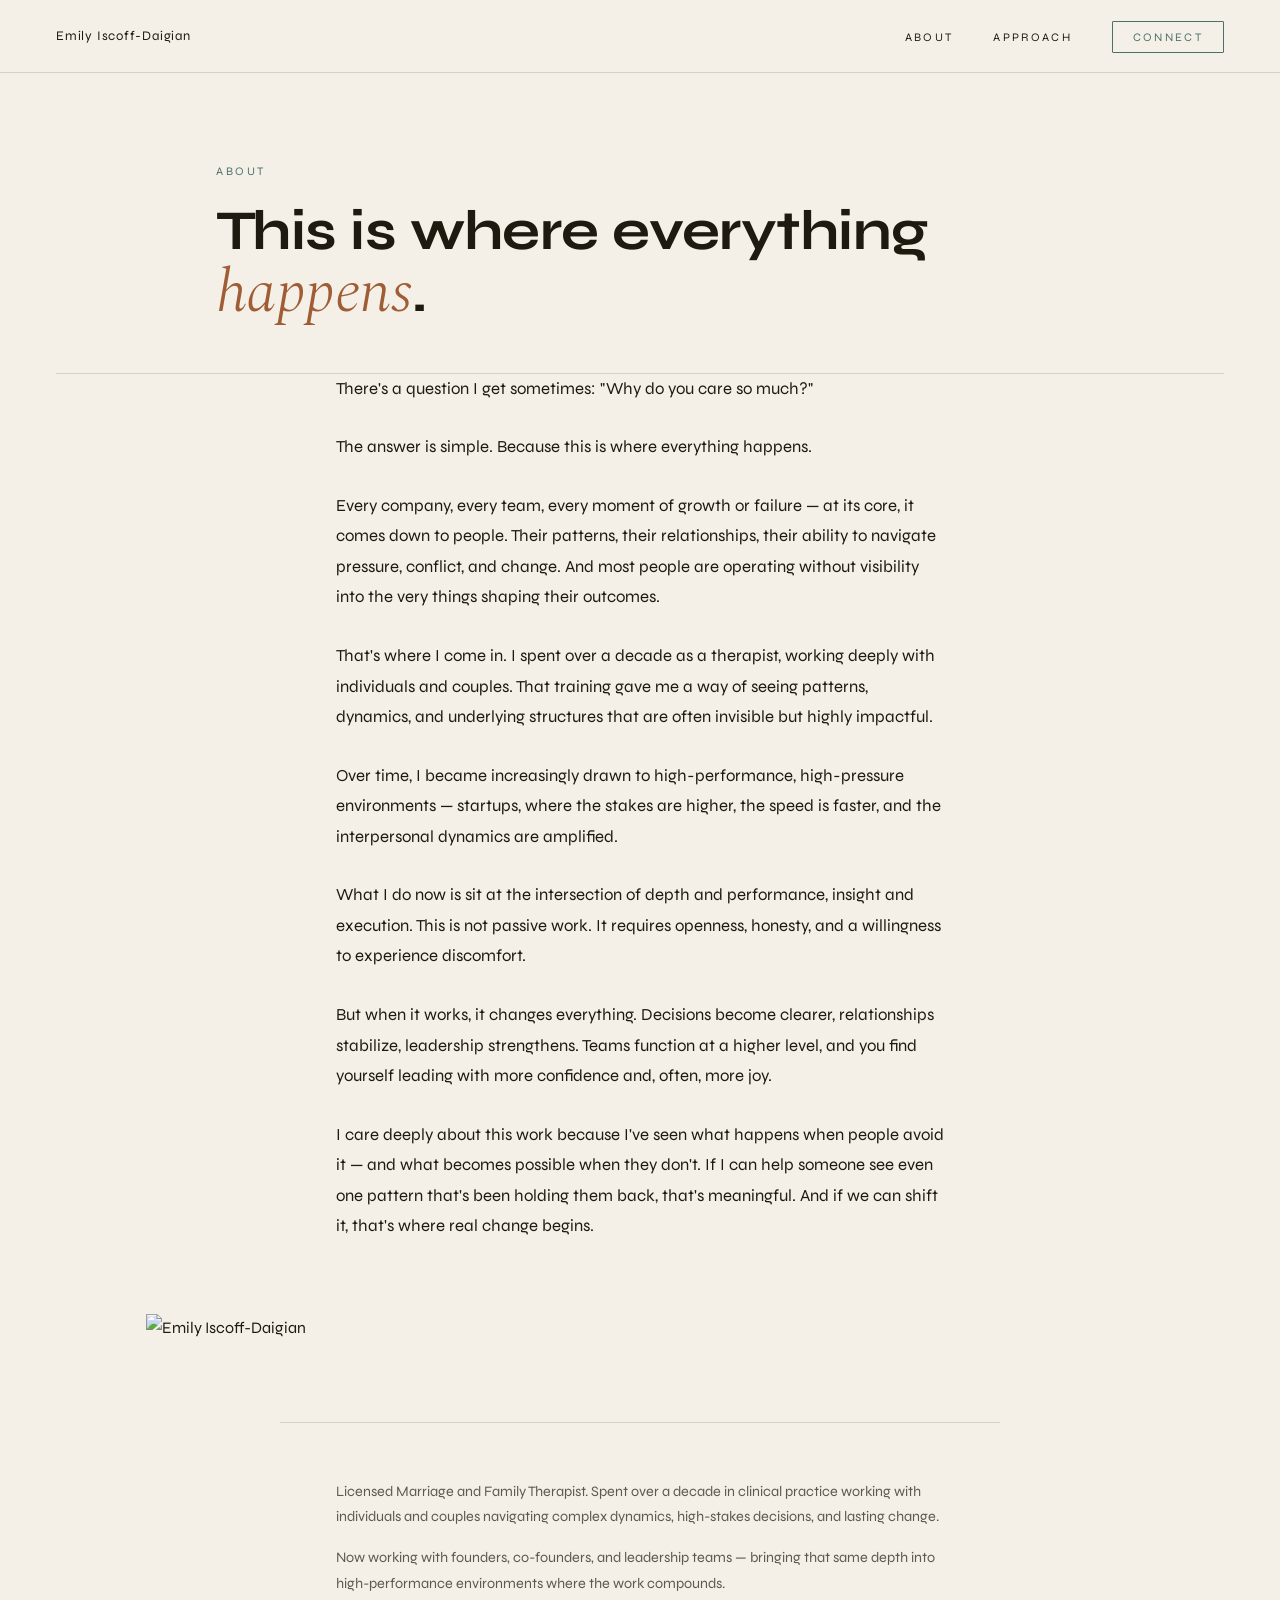
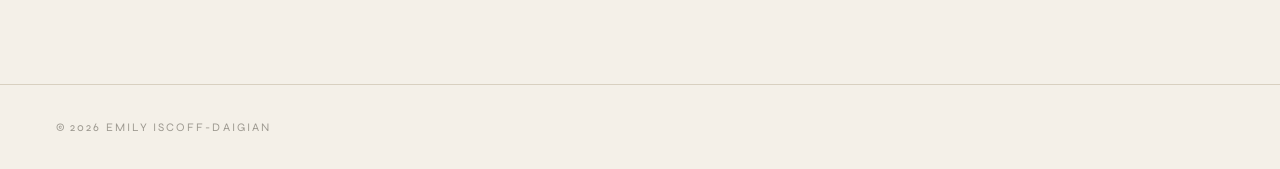
==== about.html @ 8048cdc6 "Initial build: Emily Iscoff-Daigian executive coaching site Four-page static site (landing, about, s" ====
<!DOCTYPE html>
<html lang="en">
<head>
  <meta charset="UTF-8" />
  <meta name="viewport" content="width=device-width, initial-scale=1.0" />
  <title>About — Emily Iscoff-Daigian</title>
  <meta name="description" content="Emily Iscoff-Daigian — therapist turned executive coach working at the intersection of depth and high performance." />
  <link rel="stylesheet" href="styles.css" />
</head>
<body>

  <!-- Navigation -->
  <nav class="site-nav">
    <a href="index.html" class="nav-logo">Emily Iscoff-Daigian</a>
    <ul class="nav-links">
      <li><a href="about.html" aria-current="page">About</a></li>
      <li><a href="services.html">Approach</a></li>
      <li><a href="contact.html" class="nav-cta">Connect</a></li>
    </ul>
    <button class="hamburger" aria-label="Toggle menu" aria-expanded="false">
      <span></span>
      <span></span>
      <span></span>
    </button>
  </nav>

  <!-- Mobile menu -->
  <div class="mobile-menu">
    <a href="about.html">About</a>
    <a href="services.html">Approach</a>
    <a href="contact.html">Connect</a>
  </div>

  <!-- Page header -->
  <header class="page-header">
    <p class="eyebrow">About</p>
    <h1>This is where everything <em class="italic-accent">happens</em>.</h1>
  </header>

  <hr class="site-divider" />

  <!-- Narrative -->
  <section class="about-narrative">
    <p>There's a question I get sometimes: "Why do you care so much?"</p>
    <p>The answer is simple. Because this is where everything happens.</p>
    <p>Every company, every team, every moment of growth or failure — at its core, it comes down to people. Their patterns, their relationships, their ability to navigate pressure, conflict, and change. And most people are operating without visibility into the very things shaping their outcomes.</p>
    <p>That's where I come in. I spent over a decade as a therapist, working deeply with individuals and couples. That training gave me a way of seeing patterns, dynamics, and underlying structures that are often invisible but highly impactful.</p>
    <p>Over time, I became increasingly drawn to high-performance, high-pressure environments — startups, where the stakes are higher, the speed is faster, and the interpersonal dynamics are amplified.</p>
    <p>What I do now is sit at the intersection of depth and performance, insight and execution. This is not passive work. It requires openness, honesty, and a willingness to experience discomfort.</p>
    <p>But when it works, it changes everything. Decisions become clearer, relationships stabilize, leadership strengthens. Teams function at a higher level, and you find yourself leading with more confidence and, often, more joy.</p>
    <p>I care deeply about this work because I've seen what happens when people avoid it — and what becomes possible when they don't. If I can help someone see even one pattern that's been holding them back, that's meaningful. And if we can shift it, that's where real change begins.</p>
  </section>

  <!-- Headshot -->
  <div class="headshot-wrap">
    <img src="images/headshot.jpg" alt="Emily Iscoff-Daigian" class="headshot-img" />
  </div>

  <!-- Credentials -->
  <section class="credentials">
    <p>Licensed Marriage and Family Therapist. Spent over a decade in clinical practice working with individuals and couples navigating complex dynamics, high-stakes decisions, and lasting change.</p>
    <p>Now working with founders, co-founders, and leadership teams — bringing that same depth into high-performance environments where the work compounds.</p>
  </section>

  <!-- Footer -->
  <footer class="site-footer">
    <p>&copy; 2026 Emily Iscoff-Daigian</p>
  </footer>

  <script src="script.js"></script>
</body>
</html>
---- styles.css ----
/* ============================================================
   Emily Iscoff-Daigian — Executive Coaching Site
   Design system per brief
   ============================================================ */

/* Google Fonts */
@import url('https://fonts.googleapis.com/css2?family=Syne:wght@400;500;700&family=Spectral:ital,wght@1,300&display=swap');

/* ------------------------------------------------------------
   Custom Properties
   ------------------------------------------------------------ */
:root {
  --dark-earth:    #1E1A10;
  --terracotta:    #A05C34;
  --coastal-sage:  #4A7068;
  --deep-teal:     #3A4E48;
  --linen:         #F4F0E8;
  --warm-sand:     #EDE8DE;
  --border:        0.5px solid #D8D0C0;
}

/* ------------------------------------------------------------
   Reset & Base
   ------------------------------------------------------------ */
*, *::before, *::after {
  box-sizing: border-box;
  margin: 0;
  padding: 0;
}

html {
  font-size: 16px;
  scroll-behavior: smooth;
}

body {
  background-color: var(--linen);
  color: var(--dark-earth);
  font-family: 'Syne', sans-serif;
  font-weight: 400;
  line-height: 1.75;
  -webkit-font-smoothing: antialiased;
  -moz-osx-font-smoothing: grayscale;
}

img {
  display: block;
  max-width: 100%;
}

a {
  color: inherit;
  text-decoration: none;
}

/* ------------------------------------------------------------
   Typography helpers
   ------------------------------------------------------------ */
h1, h2, h3 {
  font-family: 'Syne', sans-serif;
  font-weight: 700;
  letter-spacing: -0.01em;
  line-height: 1.08;
  color: var(--dark-earth);
}

.italic-accent {
  font-family: 'Spectral', serif;
  font-weight: 300;
  font-style: italic;
  color: var(--terracotta);
  font-size: 1.08em;
}

.eyebrow {
  font-family: 'Syne', sans-serif;
  font-weight: 400;
  font-size: 0.72rem;
  text-transform: uppercase;
  letter-spacing: 0.22em;
  color: var(--coastal-sage);
}

/* ------------------------------------------------------------
   Navigation
   ------------------------------------------------------------ */
.site-nav {
  display: flex;
  align-items: center;
  justify-content: space-between;
  padding: 22px 56px;
  border-bottom: var(--border);
  background: var(--linen);
  position: sticky;
  top: 0;
  z-index: 200;
}

.nav-logo {
  font-family: 'Syne', sans-serif;
  font-weight: 400;
  font-size: 0.82rem;
  letter-spacing: 0.06em;
  color: var(--dark-earth);
  text-decoration: none;
  white-space: nowrap;
}

.nav-links {
  display: flex;
  align-items: center;
  gap: 40px;
  list-style: none;
}

.nav-links a {
  font-family: 'Syne', sans-serif;
  font-weight: 400;
  font-size: 0.72rem;
  text-transform: uppercase;
  letter-spacing: 0.2em;
  color: var(--dark-earth);
  text-decoration: none;
  transition: color 0.2s ease;
}

.nav-links a:hover {
  color: var(--terracotta);
}

.nav-links .nav-cta {
  border: 0.5px solid var(--coastal-sage);
  padding: 8px 20px;
  border-radius: 1px;
  color: var(--coastal-sage);
}

.nav-links .nav-cta:hover {
  color: var(--terracotta);
  border-color: var(--terracotta);
}

/* Hamburger */
.hamburger {
  display: none;
  flex-direction: column;
  gap: 5px;
  cursor: pointer;
  background: none;
  border: none;
  padding: 4px;
}

.hamburger span {
  display: block;
  width: 22px;
  height: 1px;
  background: var(--dark-earth);
  transition: all 0.25s ease;
}

.hamburger.open span:nth-child(1) {
  transform: translateY(6px) rotate(45deg);
}
.hamburger.open span:nth-child(2) {
  opacity: 0;
}
.hamburger.open span:nth-child(3) {
  transform: translateY(-6px) rotate(-45deg);
}

/* Mobile menu */
.mobile-menu {
  display: none;
  position: fixed;
  top: 65px;
  left: 0;
  right: 0;
  background: var(--linen);
  border-bottom: var(--border);
  padding: 8px 0;
  z-index: 199;
}

.mobile-menu.open {
  display: block;
}

.mobile-menu a {
  display: block;
  font-family: 'Syne', sans-serif;
  font-weight: 400;
  font-size: 0.78rem;
  text-transform: uppercase;
  letter-spacing: 0.2em;
  color: var(--dark-earth);
  text-decoration: none;
  padding: 16px 24px;
  border-bottom: var(--border);
  transition: color 0.2s;
}

.mobile-menu a:last-child {
  border-bottom: none;
}

.mobile-menu a:hover {
  color: var(--terracotta);
}

/* ------------------------------------------------------------
   Buttons
   ------------------------------------------------------------ */
.btn {
  display: inline-block;
  font-family: 'Syne', sans-serif;
  font-weight: 400;
  font-size: 0.72rem;
  text-transform: uppercase;
  letter-spacing: 0.18em;
  text-decoration: none;
  padding: 14px 32px;
  border-radius: 1px;
  transition: background 0.2s ease, border-color 0.2s ease, color 0.2s ease;
  cursor: pointer;
}

.btn-sage {
  background: var(--coastal-sage);
  color: var(--linen);
  border: 0.5px solid var(--coastal-sage);
}

.btn-sage:hover {
  background: var(--deep-teal);
  border-color: var(--deep-teal);
}

.btn-outline {
  background: transparent;
  color: var(--coastal-sage);
  border: 0.5px solid var(--coastal-sage);
}

.btn-outline:hover {
  color: var(--terracotta);
  border-color: var(--terracotta);
}

/* ------------------------------------------------------------
   Hero — Landing page
   ------------------------------------------------------------ */
.hero {
  position: relative;
  min-height: 88vh;
  display: flex;
  align-items: center;
  padding: 80px 56px;
  overflow: hidden;
  background: var(--linen);
}

/* Orb layers */
.orb-1,
.orb-2,
.orb-3 {
  position: absolute;
  pointer-events: none;
  z-index: 0;
}

.orb-1 {
  inset: 0;
  background: radial-gradient(ellipse at 70% 30%, rgba(100,150,138,0.24) 0%, transparent 65%);
  filter: blur(20px);
}

.orb-2 {
  top: -20px;
  left: 40%;
  width: 320px;
  height: 320px;
  background: radial-gradient(circle at 42% 38%, #F0C880 0%, #C07830 40%, #6A3010 70%, transparent 90%);
  opacity: 0.44;
  filter: blur(38px);
}

.orb-3 {
  top: 30px;
  left: 55%;
  width: 110px;
  height: 110px;
  background: radial-gradient(circle, #FDF4E0 0%, #F0D8A0 60%, transparent 100%);
  opacity: 0.5;
  filter: blur(14px);
}

.hero-content {
  position: relative;
  z-index: 1;
  max-width: 560px;
}

.hero-content h1 {
  font-size: clamp(2.6rem, 5vw, 4.2rem);
  margin: 20px 0 36px;
  line-height: 1.05;
}

/* ------------------------------------------------------------
   Below-fold page teasers
   ------------------------------------------------------------ */
.page-teasers {
  padding: 80px 56px;
  max-width: 1100px;
  margin: 0 auto;
}

.teasers-grid {
  display: grid;
  grid-template-columns: 1fr 1fr 1fr;
}

.teaser-item {
  padding: 40px 48px 40px 0;
}

.teaser-item + .teaser-item {
  padding-left: 48px;
  border-left: var(--border);
}

.teaser-label {
  font-family: 'Syne', sans-serif;
  font-weight: 700;
  font-size: 0.88rem;
  letter-spacing: -0.01em;
  margin-bottom: 10px;
  color: var(--dark-earth);
}

.teaser-desc {
  font-size: 0.88rem;
  line-height: 1.65;
  color: var(--dark-earth);
  opacity: 0.65;
}

/* ------------------------------------------------------------
   Quote band
   ------------------------------------------------------------ */
.quote-band {
  background: var(--deep-teal);
  padding: 88px 56px;
}

.quote-band blockquote {
  max-width: 680px;
  margin: 0 auto;
  font-family: 'Spectral', serif;
  font-weight: 300;
  font-style: italic;
  font-size: clamp(1.2rem, 2.4vw, 1.65rem);
  color: var(--linen);
  line-height: 1.55;
}

.quote-band cite {
  display: block;
  margin-top: 28px;
  font-family: 'Syne', sans-serif;
  font-style: normal;
  font-weight: 400;
  font-size: 0.7rem;
  text-transform: uppercase;
  letter-spacing: 0.2em;
  color: rgba(244, 240, 232, 0.5);
}

/* ------------------------------------------------------------
   Dividers
   ------------------------------------------------------------ */
.site-divider {
  border: none;
  border-top: var(--border);
  margin: 0 56px;
}

/* ------------------------------------------------------------
   Page header (inner pages)
   ------------------------------------------------------------ */
.page-header {
  padding: 88px 56px 48px;
  max-width: 960px;
  margin: 0 auto;
}

.page-header h1 {
  font-size: clamp(2.2rem, 4.5vw, 3.5rem);
  margin-top: 20px;
  line-height: 1.06;
}

/* ------------------------------------------------------------
   About page
   ------------------------------------------------------------ */
.about-narrative {
  padding: 0 56px 72px;
  max-width: 720px;
  margin: 0 auto;
}

.about-narrative p {
  font-size: 1.05rem;
  line-height: 1.82;
  margin-bottom: 28px;
  color: var(--dark-earth);
}

.about-narrative p:last-child {
  margin-bottom: 0;
}

.headshot-wrap {
  padding: 0 56px 80px;
  max-width: 1100px;
  margin: 0 auto;
}

.headshot-wrap img {
  width: 100%;
  max-height: 620px;
  object-fit: cover;
  object-position: center top;
}

.credentials {
  padding: 56px 56px 88px;
  max-width: 720px;
  margin: 0 auto;
  border-top: var(--border);
}

.credentials p {
  font-size: 0.9rem;
  line-height: 1.75;
  color: var(--dark-earth);
  opacity: 0.7;
  margin-bottom: 16px;
}

.credentials p:last-child {
  margin-bottom: 0;
}

/* ------------------------------------------------------------
   Services & Approach page
   ------------------------------------------------------------ */
.services-intro {
  padding: 0 56px 64px;
  max-width: 720px;
  margin: 0 auto;
}

.services-intro p {
  font-size: 1.05rem;
  line-height: 1.82;
}

.offering {
  padding: 56px 56px;
  max-width: 720px;
  margin: 0 auto;
  border-top: var(--border);
}

.offering h3 {
  font-size: 1rem;
  letter-spacing: 0.01em;
  margin-bottom: 14px;
  color: var(--dark-earth);
}

.offering p {
  font-size: 1rem;
  line-height: 1.82;
  color: var(--dark-earth);
  opacity: 0.75;
}

.services-cta-wrap {
  padding: 64px 56px 88px;
  max-width: 720px;
  margin: 0 auto;
  border-top: var(--border);
}

/* ------------------------------------------------------------
   Contact page
   ------------------------------------------------------------ */
.contact-section {
  padding: 0 56px 88px;
  max-width: 640px;
  margin: 0 auto;
}

.contact-section p {
  font-size: 1.05rem;
  line-height: 1.82;
  margin-bottom: 48px;
  color: var(--dark-earth);
}

/* ------------------------------------------------------------
   Footer
   ------------------------------------------------------------ */
.site-footer {
  padding: 32px 56px;
  border-top: var(--border);
  display: flex;
  align-items: center;
  justify-content: space-between;
}

.site-footer p {
  font-size: 0.72rem;
  text-transform: uppercase;
  letter-spacing: 0.18em;
  color: var(--dark-earth);
  opacity: 0.4;
}

/* ------------------------------------------------------------
   Responsive — mobile
   ------------------------------------------------------------ */
@media (max-width: 768px) {
  .site-nav {
    padding: 18px 24px;
  }

  .nav-links {
    display: none;
  }

  .hamburger {
    display: flex;
  }

  .mobile-menu {
    top: 57px;
  }

  .hero {
    padding: 64px 24px 72px;
    min-height: auto;
  }

  .page-teasers,
  .quote-band,
  .page-header,
  .about-narrative,
  .headshot-wrap,
  .credentials,
  .services-intro,
  .offering,
  .services-cta-wrap,
  .contact-section {
    padding-left: 24px;
    padding-right: 24px;
  }

  .site-divider {
    margin: 0 24px;
  }

  .teasers-grid {
    grid-template-columns: 1fr;
  }

  .teaser-item {
    padding: 36px 0;
    border-bottom: var(--border);
  }

  .teaser-item + .teaser-item {
    padding-left: 0;
    border-left: none;
    border-bottom: var(--border);
  }

  .teaser-item:last-child {
    border-bottom: none;
  }

  .site-footer {
    padding: 28px 24px;
    flex-direction: column;
    gap: 8px;
    text-align: center;
  }
}
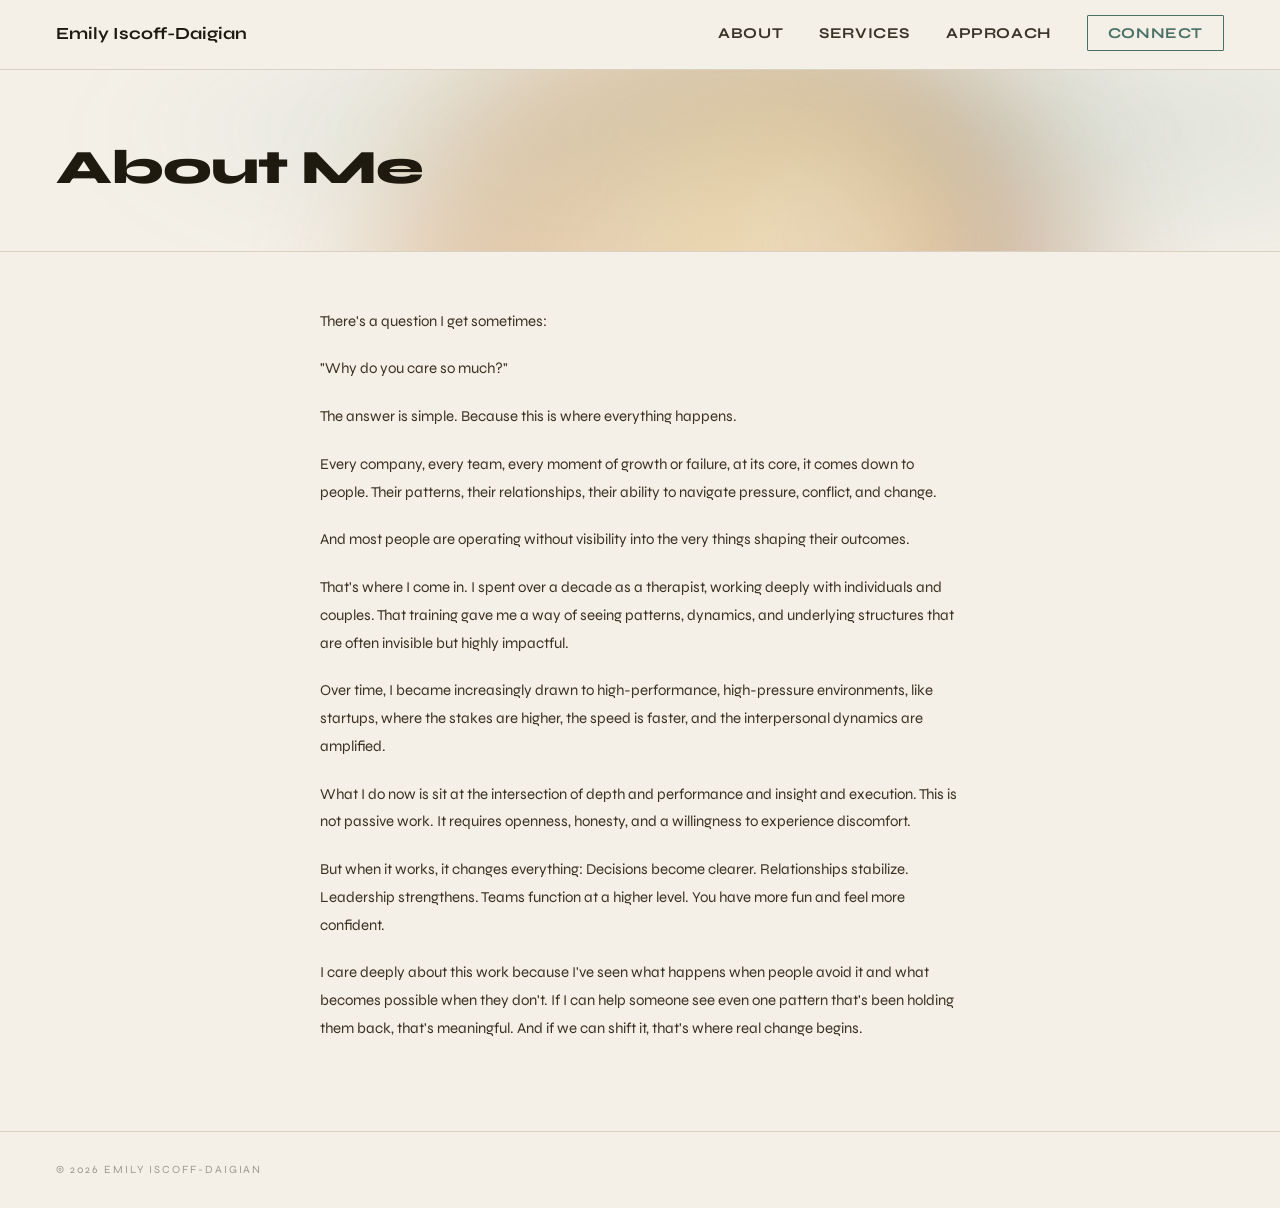
==== commit ae0e6c04: "Full rebuild: 5-page site, new design system, orb on all pages - Switch back to Syne (400/600/700/80" ====
--- a/about.html
+++ b/about.html
@@ -4,65 +4,53 @@
   <meta charset="UTF-8" />
   <meta name="viewport" content="width=device-width, initial-scale=1.0" />
   <title>About — Emily Iscoff-Daigian</title>
-  <meta name="description" content="Emily Iscoff-Daigian — therapist turned executive coach working at the intersection of depth and high performance." />
+  <meta name="description" content="About Emily Iscoff-Daigian — therapist turned executive coach for founders and startup leaders." />
   <link rel="stylesheet" href="styles.css" />
 </head>
 <body>
 
-  <!-- Navigation -->
   <nav class="site-nav">
     <a href="index.html" class="nav-logo">Emily Iscoff-Daigian</a>
     <ul class="nav-links">
       <li><a href="about.html" aria-current="page">About</a></li>
-      <li><a href="services.html">Approach</a></li>
+      <li><a href="services.html">Services</a></li>
+      <li><a href="approach.html">Approach</a></li>
       <li><a href="contact.html" class="nav-cta">Connect</a></li>
     </ul>
     <button class="hamburger" aria-label="Toggle menu" aria-expanded="false">
-      <span></span>
-      <span></span>
-      <span></span>
+      <span></span><span></span><span></span>
     </button>
   </nav>
 
-  <!-- Mobile menu -->
   <div class="mobile-menu">
     <a href="about.html">About</a>
-    <a href="services.html">Approach</a>
+    <a href="services.html">Services</a>
+    <a href="approach.html">Approach</a>
     <a href="contact.html">Connect</a>
   </div>
 
-  <!-- Page header -->
   <header class="page-header">
-    <p class="eyebrow">About</p>
-    <h1>This is where everything <em class="italic-accent">happens</em>.</h1>
+    <div class="orb-wrapper">
+      <div class="orb-layer-1"></div>
+      <div class="orb-layer-2"></div>
+      <div class="orb-layer-3"></div>
+    </div>
+    <h1>About Me</h1>
   </header>
 
-  <hr class="site-divider" />
-
-  <!-- Narrative -->
-  <section class="about-narrative">
-    <p>There's a question I get sometimes: "Why do you care so much?"</p>
+  <div class="page-body">
+    <p>There's a question I get sometimes:</p>
+    <p>"Why do you care so much?"</p>
     <p>The answer is simple. Because this is where everything happens.</p>
-    <p>Every company, every team, every moment of growth or failure — at its core, it comes down to people. Their patterns, their relationships, their ability to navigate pressure, conflict, and change. And most people are operating without visibility into the very things shaping their outcomes.</p>
+    <p>Every company, every team, every moment of growth or failure, at its core, it comes down to people. Their patterns, their relationships, their ability to navigate pressure, conflict, and change.</p>
+    <p>And most people are operating without visibility into the very things shaping their outcomes.</p>
     <p>That's where I come in. I spent over a decade as a therapist, working deeply with individuals and couples. That training gave me a way of seeing patterns, dynamics, and underlying structures that are often invisible but highly impactful.</p>
-    <p>Over time, I became increasingly drawn to high-performance, high-pressure environments — startups, where the stakes are higher, the speed is faster, and the interpersonal dynamics are amplified.</p>
-    <p>What I do now is sit at the intersection of depth and performance, insight and execution. This is not passive work. It requires openness, honesty, and a willingness to experience discomfort.</p>
-    <p>But when it works, it changes everything. Decisions become clearer, relationships stabilize, leadership strengthens. Teams function at a higher level, and you find yourself leading with more confidence and, often, more joy.</p>
-    <p>I care deeply about this work because I've seen what happens when people avoid it — and what becomes possible when they don't. If I can help someone see even one pattern that's been holding them back, that's meaningful. And if we can shift it, that's where real change begins.</p>
-  </section>
-
-  <!-- Headshot -->
-  <div class="headshot-wrap">
-    <img src="images/headshot.jpg" alt="Emily Iscoff-Daigian" class="headshot-img" />
+    <p>Over time, I became increasingly drawn to high-performance, high-pressure environments, like startups, where the stakes are higher, the speed is faster, and the interpersonal dynamics are amplified.</p>
+    <p>What I do now is sit at the intersection of depth and performance and insight and execution. This is not passive work. It requires openness, honesty, and a willingness to experience discomfort.</p>
+    <p>But when it works, it changes everything: Decisions become clearer. Relationships stabilize. Leadership strengthens. Teams function at a higher level. You have more fun and feel more confident.</p>
+    <p>I care deeply about this work because I've seen what happens when people avoid it and what becomes possible when they don't. If I can help someone see even one pattern that's been holding them back, that's meaningful. And if we can shift it, that's where real change begins.</p>
   </div>
 
-  <!-- Credentials -->
-  <section class="credentials">
-    <p>Licensed Marriage and Family Therapist. Spent over a decade in clinical practice working with individuals and couples navigating complex dynamics, high-stakes decisions, and lasting change.</p>
-    <p>Now working with founders, co-founders, and leadership teams — bringing that same depth into high-performance environments where the work compounds.</p>
-  </section>
-
-  <!-- Footer -->
   <footer class="site-footer">
     <p>&copy; 2026 Emily Iscoff-Daigian</p>
   </footer>
--- a/styles.css
+++ b/styles.css
@@ -1,22 +1,22 @@
 /* ============================================================
    Emily Iscoff-Daigian — Executive Coaching Site
-   Design system per brief
    ============================================================ */
 
-/* Google Fonts */
-@import url('https://fonts.googleapis.com/css2?family=Syne:wght@400;500;700&family=Spectral:ital,wght@1,300&display=swap');
+@import url('https://fonts.googleapis.com/css2?family=Syne:wght@400;500;600;700;800&family=Spectral:ital,wght@1,300&display=swap');
 
 /* ------------------------------------------------------------
    Custom Properties
    ------------------------------------------------------------ */
 :root {
-  --dark-earth:    #1E1A10;
-  --terracotta:    #A05C34;
-  --coastal-sage:  #4A7068;
-  --deep-teal:     #3A4E48;
-  --linen:         #F4F0E8;
-  --warm-sand:     #EDE8DE;
-  --border:        0.5px solid #D8D0C0;
+  --dark-earth:   #1E1A10;
+  --body-text:    #3A3020;
+  --nav-link:     #3A3428;
+  --terracotta:   #A05C34;
+  --coastal-sage: #4A7068;
+  --deep-teal:    #3A4E48;
+  --linen:        #F4F0E8;
+  --warm-sand:    #EDE8DE;
+  --border:       0.5px solid #D8D0C0;
 }
 
 /* ------------------------------------------------------------
@@ -31,14 +31,16 @@
 html {
   font-size: 16px;
   scroll-behavior: smooth;
+  overflow-x: clip;
 }
 
 body {
   background-color: var(--linen);
-  color: var(--dark-earth);
+  color: var(--body-text);
   font-family: 'Syne', sans-serif;
   font-weight: 400;
-  line-height: 1.75;
+  font-size: 15px;
+  line-height: 1.85;
   -webkit-font-smoothing: antialiased;
   -moz-osx-font-smoothing: grayscale;
 }
@@ -54,13 +56,23 @@
 }
 
 /* ------------------------------------------------------------
-   Typography helpers
-   ------------------------------------------------------------ */
-h1, h2, h3 {
+   Typography
+   ------------------------------------------------------------ */
+h1 {
+  font-family: 'Syne', sans-serif;
+  font-weight: 800;
+  font-size: 48px;
+  letter-spacing: -0.02em;
+  line-height: 1.1;
+  color: var(--dark-earth);
+}
+
+h2 {
   font-family: 'Syne', sans-serif;
   font-weight: 700;
+  font-size: 22px;
   letter-spacing: -0.01em;
-  line-height: 1.08;
+  line-height: 1.25;
   color: var(--dark-earth);
 }
 
@@ -69,16 +81,7 @@
   font-weight: 300;
   font-style: italic;
   color: var(--terracotta);
-  font-size: 1.08em;
-}
-
-.eyebrow {
-  font-family: 'Syne', sans-serif;
-  font-weight: 400;
-  font-size: 0.72rem;
-  text-transform: uppercase;
-  letter-spacing: 0.22em;
-  color: var(--coastal-sage);
+  font-size: 1.1em;
 }
 
 /* ------------------------------------------------------------
@@ -88,38 +91,47 @@
   display: flex;
   align-items: center;
   justify-content: space-between;
-  padding: 22px 56px;
-  border-bottom: var(--border);
+  padding: 20px 56px 22px;
   background: var(--linen);
   position: sticky;
   top: 0;
   z-index: 200;
 }
 
+.site-nav::after {
+  content: '';
+  position: absolute;
+  bottom: 0;
+  left: 0;
+  right: 0;
+  height: 0.5px;
+  background: #D8D0C0;
+}
+
 .nav-logo {
   font-family: 'Syne', sans-serif;
-  font-weight: 400;
-  font-size: 0.82rem;
-  letter-spacing: 0.06em;
+  font-weight: 700;
+  font-size: 17px;
   color: var(--dark-earth);
   text-decoration: none;
   white-space: nowrap;
+  line-height: 1.5;
 }
 
 .nav-links {
   display: flex;
   align-items: center;
-  gap: 40px;
+  gap: 36px;
   list-style: none;
 }
 
 .nav-links a {
   font-family: 'Syne', sans-serif;
-  font-weight: 400;
-  font-size: 0.72rem;
+  font-weight: 700;
+  font-size: 15px;
   text-transform: uppercase;
-  letter-spacing: 0.2em;
-  color: var(--dark-earth);
+  letter-spacing: 0.04em;
+  color: var(--nav-link);
   text-decoration: none;
   transition: color 0.2s ease;
 }
@@ -159,21 +171,15 @@
   transition: all 0.25s ease;
 }
 
-.hamburger.open span:nth-child(1) {
-  transform: translateY(6px) rotate(45deg);
-}
-.hamburger.open span:nth-child(2) {
-  opacity: 0;
-}
-.hamburger.open span:nth-child(3) {
-  transform: translateY(-6px) rotate(-45deg);
-}
+.hamburger.open span:nth-child(1) { transform: translateY(6px) rotate(45deg); }
+.hamburger.open span:nth-child(2) { opacity: 0; }
+.hamburger.open span:nth-child(3) { transform: translateY(-6px) rotate(-45deg); }
 
 /* Mobile menu */
 .mobile-menu {
   display: none;
   position: fixed;
-  top: 65px;
+  top: 63px;
   left: 0;
   right: 0;
   background: var(--linen);
@@ -182,44 +188,37 @@
   z-index: 199;
 }
 
-.mobile-menu.open {
-  display: block;
-}
+.mobile-menu.open { display: block; }
 
 .mobile-menu a {
   display: block;
   font-family: 'Syne', sans-serif;
-  font-weight: 400;
-  font-size: 0.78rem;
+  font-weight: 700;
+  font-size: 14px;
   text-transform: uppercase;
-  letter-spacing: 0.2em;
-  color: var(--dark-earth);
+  letter-spacing: 0.04em;
+  color: var(--nav-link);
   text-decoration: none;
   padding: 16px 24px;
   border-bottom: var(--border);
   transition: color 0.2s;
 }
 
-.mobile-menu a:last-child {
-  border-bottom: none;
-}
-
-.mobile-menu a:hover {
-  color: var(--terracotta);
-}
-
-/* ------------------------------------------------------------
-   Buttons
+.mobile-menu a:last-child { border-bottom: none; }
+.mobile-menu a:hover { color: var(--terracotta); }
+
+/* ------------------------------------------------------------
+   Buttons & Links
    ------------------------------------------------------------ */
 .btn {
   display: inline-block;
   font-family: 'Syne', sans-serif;
-  font-weight: 400;
-  font-size: 0.72rem;
+  font-weight: 600;
+  font-size: 11px;
   text-transform: uppercase;
-  letter-spacing: 0.18em;
+  letter-spacing: 0.14em;
   text-decoration: none;
-  padding: 14px 32px;
+  padding: 14px 28px;
   border-radius: 1px;
   transition: background 0.2s ease, border-color 0.2s ease, color 0.2s ease;
   cursor: pointer;
@@ -247,283 +246,222 @@
   border-color: var(--terracotta);
 }
 
-/* ------------------------------------------------------------
-   Hero — Landing page
+.text-link {
+  font-family: 'Syne', sans-serif;
+  font-weight: 600;
+  font-size: 11px;
+  text-transform: uppercase;
+  letter-spacing: 0.14em;
+  color: var(--coastal-sage);
+  text-decoration: none;
+  border-bottom: 0.5px solid var(--coastal-sage);
+  padding-bottom: 2px;
+  display: inline-block;
+  transition: color 0.2s, border-color 0.2s;
+}
+
+.text-link:hover {
+  color: var(--terracotta);
+  border-color: var(--terracotta);
+}
+
+/* ------------------------------------------------------------
+   Orb treatment (shared across all pages)
+   ------------------------------------------------------------ */
+.orb-wrapper {
+  position: absolute;
+  inset: 0;
+  pointer-events: none;
+  overflow: hidden;
+}
+
+.orb-layer-1 {
+  position: absolute;
+  inset: -60px;
+  background: radial-gradient(ellipse at 65% 40%, rgba(100,150,138,0.22) 0%, transparent 60%);
+  filter: blur(40px);
+}
+
+.orb-layer-2 {
+  position: absolute;
+  top: -80px;
+  left: 30%;
+  width: 700px;
+  height: 700px;
+  border-radius: 50%;
+  background: radial-gradient(circle at 42% 38%, #F0C880 0%, #C07830 38%, #7A3E18 65%, transparent 88%);
+  opacity: 0.36;
+  filter: blur(70px);
+}
+
+.orb-layer-3 {
+  position: absolute;
+  top: 20px;
+  left: 52%;
+  width: 300px;
+  height: 300px;
+  border-radius: 50%;
+  background: radial-gradient(circle, #FDF4E0 0%, #F0D8A0 55%, transparent 100%);
+  opacity: 0.38;
+  filter: blur(40px);
+}
+
+/* ------------------------------------------------------------
+   Landing page — two-column hero
    ------------------------------------------------------------ */
 .hero {
   position: relative;
-  min-height: 88vh;
+  overflow: hidden;
+  padding: 72px 56px;
+  display: grid;
+  grid-template-columns: 300px 1fr;
+  gap: 72px;
+  align-items: center;
+  min-height: calc(100vh - 64px);
+  border-bottom: var(--border);
+}
+
+.hero-photo {
+  position: relative;
+  z-index: 1;
   display: flex;
   align-items: center;
-  padding: 80px 56px;
-  overflow: hidden;
-  background: var(--linen);
-}
-
-/* Orb layers */
-.orb-1,
-.orb-2,
-.orb-3 {
-  position: absolute;
-  pointer-events: none;
-  z-index: 0;
-}
-
-.orb-1 {
-  inset: 0;
-  background: radial-gradient(ellipse at 70% 30%, rgba(100,150,138,0.24) 0%, transparent 65%);
-  filter: blur(20px);
-}
-
-.orb-2 {
-  top: -20px;
-  left: 40%;
-  width: 320px;
-  height: 320px;
-  background: radial-gradient(circle at 42% 38%, #F0C880 0%, #C07830 40%, #6A3010 70%, transparent 90%);
-  opacity: 0.44;
-  filter: blur(38px);
-}
-
-.orb-3 {
-  top: 30px;
-  left: 55%;
-  width: 110px;
-  height: 110px;
-  background: radial-gradient(circle, #FDF4E0 0%, #F0D8A0 60%, transparent 100%);
-  opacity: 0.5;
-  filter: blur(14px);
-}
-
-.hero-content {
+  justify-content: center;
+}
+
+.hero-headshot {
+  width: 240px;
+  height: 240px;
+  border-radius: 50%;
+  object-fit: cover;
+  object-position: center 8%;
+  display: block;
+}
+
+.headshot-placeholder {
+  width: 240px;
+  height: 240px;
+  border-radius: 50%;
+  background: #D8D0C0;
+  display: flex;
+  align-items: center;
+  justify-content: center;
+}
+
+.hero-text {
   position: relative;
   z-index: 1;
-  max-width: 560px;
-}
-
-.hero-content h1 {
-  font-size: clamp(2.6rem, 5vw, 4.2rem);
-  margin: 20px 0 36px;
-  line-height: 1.05;
-}
-
-/* ------------------------------------------------------------
-   Below-fold page teasers
-   ------------------------------------------------------------ */
-.page-teasers {
-  padding: 80px 56px;
-  max-width: 1100px;
-  margin: 0 auto;
-}
-
-.teasers-grid {
-  display: grid;
-  grid-template-columns: 1fr 1fr 1fr;
-}
-
-.teaser-item {
-  padding: 40px 48px 40px 0;
-}
-
-.teaser-item + .teaser-item {
-  padding-left: 48px;
-  border-left: var(--border);
-}
-
-.teaser-label {
-  font-family: 'Syne', sans-serif;
-  font-weight: 700;
-  font-size: 0.88rem;
-  letter-spacing: -0.01em;
-  margin-bottom: 10px;
-  color: var(--dark-earth);
-}
-
-.teaser-desc {
-  font-size: 0.88rem;
-  line-height: 1.65;
-  color: var(--dark-earth);
-  opacity: 0.65;
-}
-
-/* ------------------------------------------------------------
-   Quote band
-   ------------------------------------------------------------ */
-.quote-band {
-  background: var(--deep-teal);
-  padding: 88px 56px;
-}
-
-.quote-band blockquote {
-  max-width: 680px;
-  margin: 0 auto;
-  font-family: 'Spectral', serif;
-  font-weight: 300;
-  font-style: italic;
-  font-size: clamp(1.2rem, 2.4vw, 1.65rem);
-  color: var(--linen);
-  line-height: 1.55;
-}
-
-.quote-band cite {
-  display: block;
-  margin-top: 28px;
-  font-family: 'Syne', sans-serif;
-  font-style: normal;
-  font-weight: 400;
-  font-size: 0.7rem;
-  text-transform: uppercase;
-  letter-spacing: 0.2em;
-  color: rgba(244, 240, 232, 0.5);
-}
-
-/* ------------------------------------------------------------
-   Dividers
-   ------------------------------------------------------------ */
-.site-divider {
-  border: none;
-  border-top: var(--border);
-  margin: 0 56px;
-}
-
-/* ------------------------------------------------------------
-   Page header (inner pages)
+}
+
+.hero-text h1 {
+  font-size: 36px;
+  line-height: 1.15;
+  margin-bottom: 28px;
+}
+
+.hero-text p {
+  font-size: 15px;
+  line-height: 1.85;
+  color: var(--body-text);
+  margin-bottom: 16px;
+}
+
+.hero-text .text-link {
+  margin-top: 12px;
+}
+
+/* ------------------------------------------------------------
+   Inner page header (orb zone)
    ------------------------------------------------------------ */
 .page-header {
-  padding: 88px 56px 48px;
-  max-width: 960px;
-  margin: 0 auto;
+  position: relative;
+  overflow: hidden;
+  padding: 72px 56px 56px;
+  border-bottom: var(--border);
 }
 
 .page-header h1 {
-  font-size: clamp(2.2rem, 4.5vw, 3.5rem);
-  margin-top: 20px;
-  line-height: 1.06;
-}
-
-/* ------------------------------------------------------------
-   About page
-   ------------------------------------------------------------ */
-.about-narrative {
-  padding: 0 56px 72px;
+  position: relative;
+  z-index: 1;
+}
+
+/* ------------------------------------------------------------
+   Page body (inner pages)
+   ------------------------------------------------------------ */
+.page-body {
   max-width: 720px;
   margin: 0 auto;
-}
-
-.about-narrative p {
-  font-size: 1.05rem;
-  line-height: 1.82;
-  margin-bottom: 28px;
-  color: var(--dark-earth);
-}
-
-.about-narrative p:last-child {
+  padding: 56px 40px 88px;
+}
+
+.page-body p {
+  font-size: 15px;
+  line-height: 1.85;
+  color: var(--body-text);
+  margin-bottom: 20px;
+}
+
+.page-body p:last-child {
   margin-bottom: 0;
 }
 
-.headshot-wrap {
-  padding: 0 56px 80px;
-  max-width: 1100px;
-  margin: 0 auto;
-}
-
-.headshot-wrap img {
-  width: 100%;
-  max-height: 620px;
-  object-fit: cover;
-  object-position: center top;
-}
-
-.credentials {
-  padding: 56px 56px 88px;
-  max-width: 720px;
-  margin: 0 auto;
+/* Content sections (services / approach) */
+.content-section {
+  margin-top: 44px;
+  padding-top: 44px;
   border-top: var(--border);
 }
 
-.credentials p {
-  font-size: 0.9rem;
-  line-height: 1.75;
-  color: var(--dark-earth);
-  opacity: 0.7;
+.content-section:first-child {
+  margin-top: 0;
+  padding-top: 0;
+  border-top: none;
+}
+
+.content-section h2 {
+  margin-bottom: 20px;
+}
+
+.content-section p {
+  font-size: 15px;
+  line-height: 1.85;
+  color: var(--body-text);
   margin-bottom: 16px;
 }
 
-.credentials p:last-child {
+.content-section p:last-child {
   margin-bottom: 0;
 }
 
-/* ------------------------------------------------------------
-   Services & Approach page
-   ------------------------------------------------------------ */
-.services-intro {
-  padding: 0 56px 64px;
-  max-width: 720px;
-  margin: 0 auto;
-}
-
-.services-intro p {
-  font-size: 1.05rem;
-  line-height: 1.82;
-}
-
-.offering {
-  padding: 56px 56px;
-  max-width: 720px;
-  margin: 0 auto;
+.content-section ul {
+  margin: 0 0 16px 0;
+  padding-left: 18px;
+}
+
+.content-section ul li {
+  font-size: 15px;
+  line-height: 1.85;
+  color: var(--body-text);
+  margin-bottom: 4px;
+}
+
+/* CTA row at bottom of page body */
+.page-cta {
+  margin-top: 48px;
+  padding-top: 48px;
   border-top: var(--border);
 }
 
-.offering h3 {
-  font-size: 1rem;
-  letter-spacing: 0.01em;
-  margin-bottom: 14px;
-  color: var(--dark-earth);
-}
-
-.offering p {
-  font-size: 1rem;
-  line-height: 1.82;
-  color: var(--dark-earth);
-  opacity: 0.75;
-}
-
-.services-cta-wrap {
-  padding: 64px 56px 88px;
-  max-width: 720px;
-  margin: 0 auto;
+/* ------------------------------------------------------------
+   Footer
+   ------------------------------------------------------------ */
+.site-footer {
+  padding: 28px 56px;
   border-top: var(--border);
 }
 
-/* ------------------------------------------------------------
-   Contact page
-   ------------------------------------------------------------ */
-.contact-section {
-  padding: 0 56px 88px;
-  max-width: 640px;
-  margin: 0 auto;
-}
-
-.contact-section p {
-  font-size: 1.05rem;
-  line-height: 1.82;
-  margin-bottom: 48px;
-  color: var(--dark-earth);
-}
-
-/* ------------------------------------------------------------
-   Footer
-   ------------------------------------------------------------ */
-.site-footer {
-  padding: 32px 56px;
-  border-top: var(--border);
-  display: flex;
-  align-items: center;
-  justify-content: space-between;
-}
-
 .site-footer p {
-  font-size: 0.72rem;
+  font-size: 11px;
   text-transform: uppercase;
   letter-spacing: 0.18em;
   color: var(--dark-earth);
@@ -531,11 +469,11 @@
 }
 
 /* ------------------------------------------------------------
-   Responsive — mobile
+   Responsive
    ------------------------------------------------------------ */
 @media (max-width: 768px) {
   .site-nav {
-    padding: 18px 24px;
+    padding: 18px 24px 20px;
   }
 
   .nav-links {
@@ -547,55 +485,33 @@
   }
 
   .mobile-menu {
-    top: 57px;
+    top: 59px;
   }
 
   .hero {
-    padding: 64px 24px 72px;
+    grid-template-columns: 1fr;
+    padding: 48px 24px 64px;
     min-height: auto;
-  }
-
-  .page-teasers,
-  .quote-band,
-  .page-header,
-  .about-narrative,
-  .headshot-wrap,
-  .credentials,
-  .services-intro,
-  .offering,
-  .services-cta-wrap,
-  .contact-section {
-    padding-left: 24px;
-    padding-right: 24px;
-  }
-
-  .site-divider {
-    margin: 0 24px;
-  }
-
-  .teasers-grid {
-    grid-template-columns: 1fr;
-  }
-
-  .teaser-item {
-    padding: 36px 0;
-    border-bottom: var(--border);
-  }
-
-  .teaser-item + .teaser-item {
-    padding-left: 0;
-    border-left: none;
-    border-bottom: var(--border);
-  }
-
-  .teaser-item:last-child {
-    border-bottom: none;
+    gap: 36px;
+  }
+
+  .hero-photo {
+    justify-content: flex-start;
+  }
+
+  .page-header {
+    padding: 48px 24px 40px;
+  }
+
+  .page-header h1 {
+    font-size: 36px;
+  }
+
+  .page-body {
+    padding: 40px 24px 64px;
   }
 
   .site-footer {
-    padding: 28px 24px;
-    flex-direction: column;
-    gap: 8px;
-    text-align: center;
-  }
-}
+    padding: 24px 24px;
+  }
+}
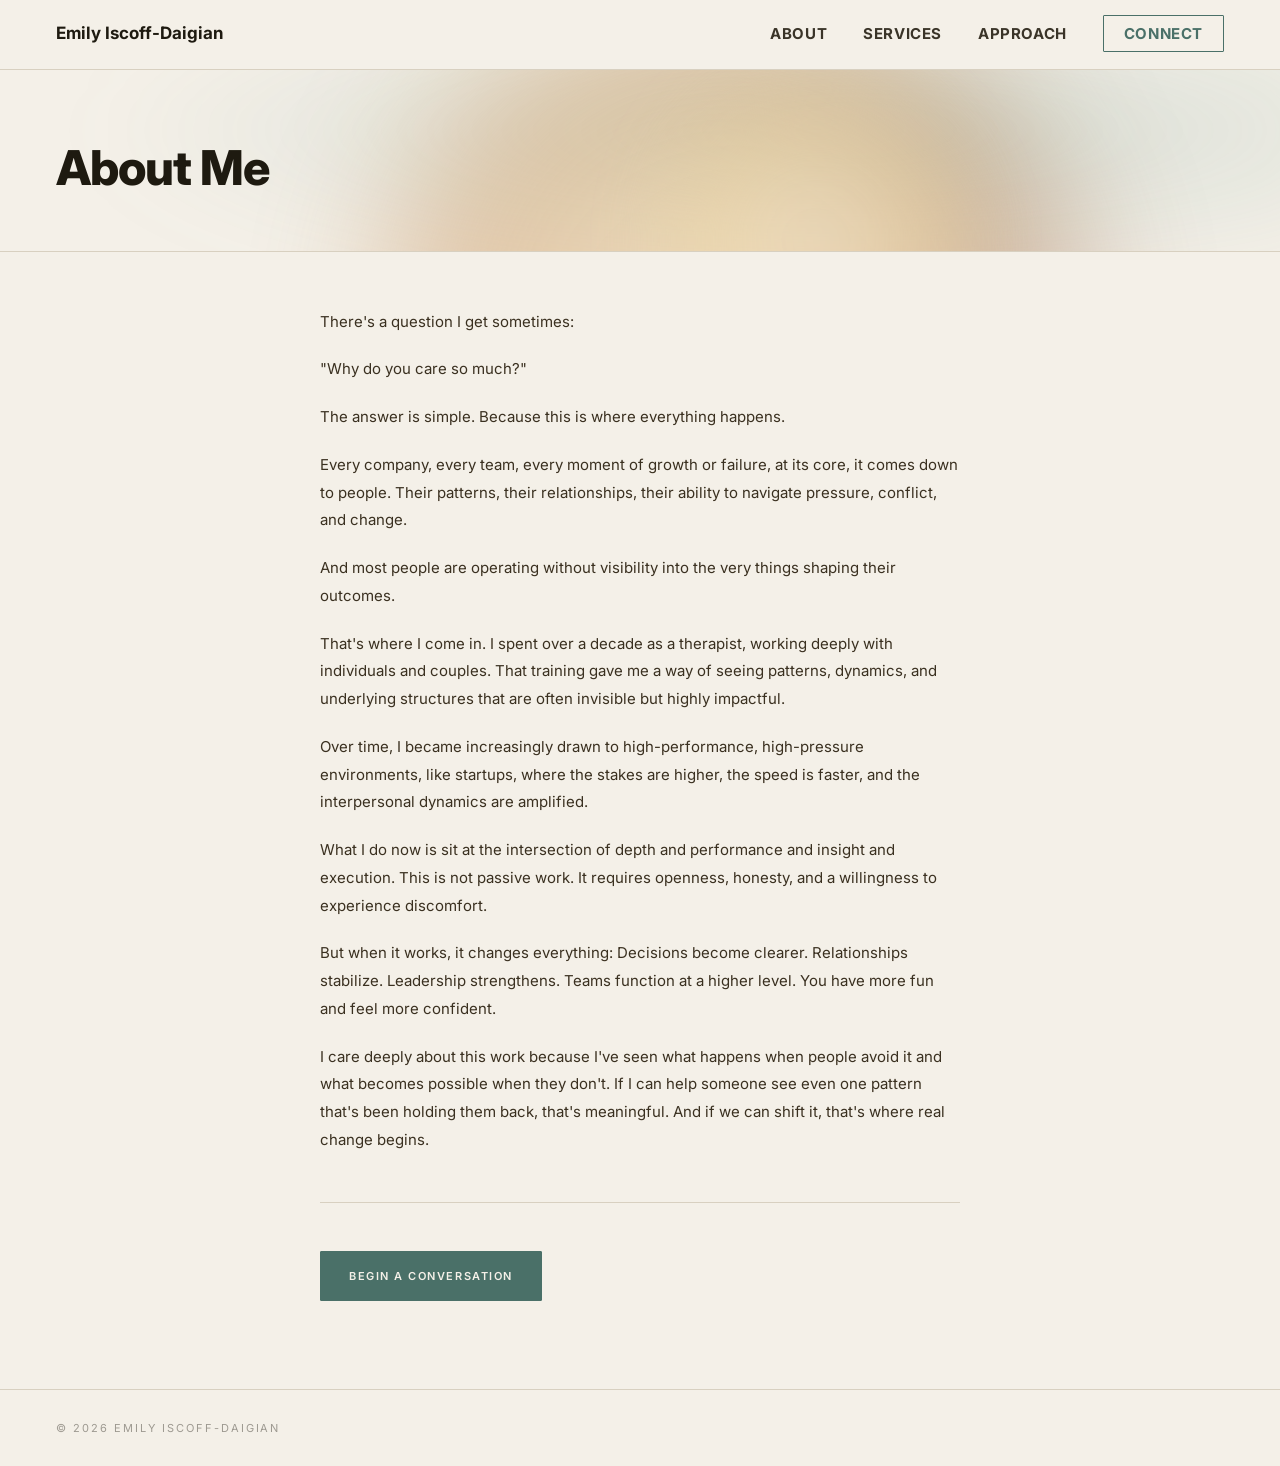
==== commit d248e601: "Add CTA to about page, bold italic accent on landing https://claude.ai/code/session_013zcBgqRzsQoxGC" ====
--- a/about.html
+++ b/about.html
@@ -49,6 +49,9 @@
     <p>What I do now is sit at the intersection of depth and performance and insight and execution. This is not passive work. It requires openness, honesty, and a willingness to experience discomfort.</p>
     <p>But when it works, it changes everything: Decisions become clearer. Relationships stabilize. Leadership strengthens. Teams function at a higher level. You have more fun and feel more confident.</p>
     <p>I care deeply about this work because I've seen what happens when people avoid it and what becomes possible when they don't. If I can help someone see even one pattern that's been holding them back, that's meaningful. And if we can shift it, that's where real change begins.</p>
+    <div class="page-cta">
+      <a href="https://calendly.com/emily_foundercoach/20min" class="btn btn-sage">Begin a conversation</a>
+    </div>
   </div>
 
   <footer class="site-footer">
--- a/styles.css
+++ b/styles.css
@@ -2,7 +2,7 @@
    Emily Iscoff-Daigian — Executive Coaching Site
    ============================================================ */
 
-@import url('https://fonts.googleapis.com/css2?family=Syne:wght@400;500;600;700;800&family=Spectral:ital,wght@1,300&display=swap');
+@import url('https://fonts.googleapis.com/css2?family=Inter:wght@400;600;700;800&family=Spectral:ital,wght@1,700&display=swap');
 
 /* ------------------------------------------------------------
    Custom Properties
@@ -37,7 +37,7 @@
 body {
   background-color: var(--linen);
   color: var(--body-text);
-  font-family: 'Syne', sans-serif;
+  font-family: 'Inter', sans-serif;
   font-weight: 400;
   font-size: 15px;
   line-height: 1.85;
@@ -59,7 +59,7 @@
    Typography
    ------------------------------------------------------------ */
 h1 {
-  font-family: 'Syne', sans-serif;
+  font-family: 'Inter', sans-serif;
   font-weight: 800;
   font-size: 48px;
   letter-spacing: -0.02em;
@@ -68,7 +68,7 @@
 }
 
 h2 {
-  font-family: 'Syne', sans-serif;
+  font-family: 'Inter', sans-serif;
   font-weight: 700;
   font-size: 22px;
   letter-spacing: -0.01em;
@@ -78,7 +78,7 @@
 
 .italic-accent {
   font-family: 'Spectral', serif;
-  font-weight: 300;
+  font-weight: 700;
   font-style: italic;
   color: var(--terracotta);
   font-size: 1.1em;
@@ -109,7 +109,7 @@
 }
 
 .nav-logo {
-  font-family: 'Syne', sans-serif;
+  font-family: 'Inter', sans-serif;
   font-weight: 700;
   font-size: 17px;
   color: var(--dark-earth);
@@ -126,7 +126,7 @@
 }
 
 .nav-links a {
-  font-family: 'Syne', sans-serif;
+  font-family: 'Inter', sans-serif;
   font-weight: 700;
   font-size: 15px;
   text-transform: uppercase;
@@ -192,7 +192,7 @@
 
 .mobile-menu a {
   display: block;
-  font-family: 'Syne', sans-serif;
+  font-family: 'Inter', sans-serif;
   font-weight: 700;
   font-size: 14px;
   text-transform: uppercase;
@@ -212,7 +212,7 @@
    ------------------------------------------------------------ */
 .btn {
   display: inline-block;
-  font-family: 'Syne', sans-serif;
+  font-family: 'Inter', sans-serif;
   font-weight: 600;
   font-size: 11px;
   text-transform: uppercase;
@@ -247,7 +247,7 @@
 }
 
 .text-link {
-  font-family: 'Syne', sans-serif;
+  font-family: 'Inter', sans-serif;
   font-weight: 600;
   font-size: 11px;
   text-transform: uppercase;
